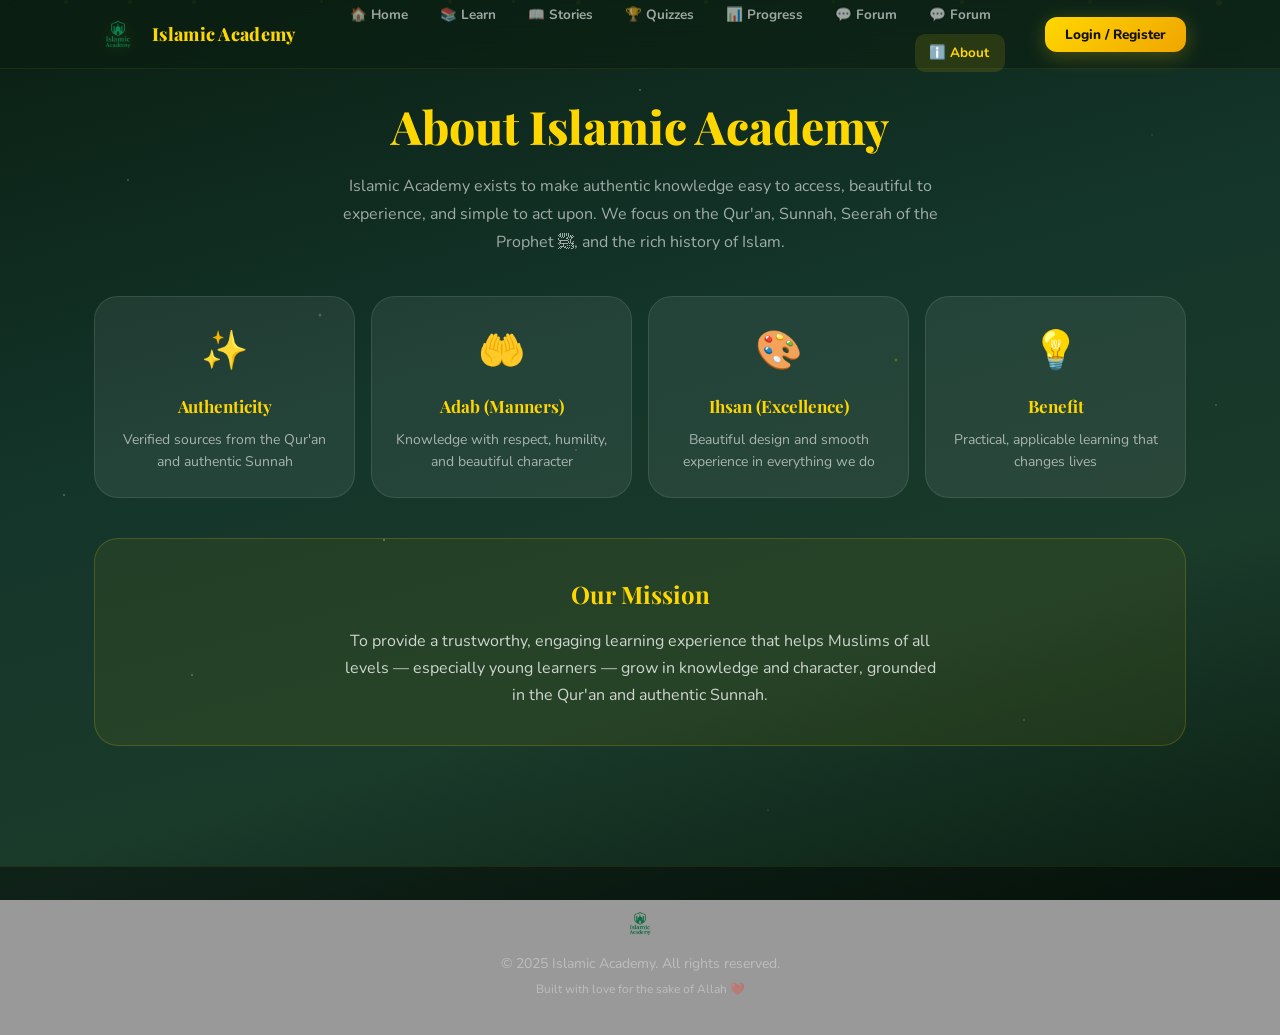
==== about.html @ 91d99494 "islamic web" ====
<!DOCTYPE html>
<html lang="en">
<head>
  <meta charset="UTF-8"/><meta name="viewport" content="width=device-width, initial-scale=1.0"/>
  <title>About – Islamic Academy</title>
  <link rel="stylesheet" href="css/style.css"/>
</head>
<body>
  <div class="particles"><div class="particle"></div><div class="particle"></div><div class="particle"></div><div class="particle"></div><div class="particle"></div><div class="particle"></div><div class="particle"></div><div class="particle"></div><div class="particle"></div><div class="particle"></div><div class="particle"></div><div class="particle"></div></div>

  <div class="navbar-wrap" id="navbar-wrap">
    <nav class="navbar">
      <a href="index.html" class="logo"><img src="assets/OFFICAL Logo.png" alt="Logo"/><span class="logo-text">Islamic Academy</span></a>
      <ul class="nav-links" id="nav-links">
        <li><a href="index.html">🏠 Home</a></li><li><a href="learn.html">📚 Learn</a></li><li><a href="stories.html">📖 Stories</a></li><li><a href="courses.html">🏆 Quizzes</a></li><li><a href="progress.html">📊 Progress</a></li><li><a href="forum.html">💬 Forum</a></li><li><a href="forum.html">💬 Forum</a><a href="about.html" class="active">ℹ️ About</a></li>
      </ul>
      <div style="display:flex;align-items:center;gap:10px;"><div id="auth-area"><button class="nav-auth-btn" onclick="openAuthModal('login')">Login / Register</button></div><button class="nav-toggle" id="nav-toggle" aria-label="Menu">☰</button></div>
    </nav>
    <div class="nav-mobile" id="nav-mobile"><a href="index.html">🏠 Home</a><a href="learn.html">📚 Learn</a><a href="stories.html">📖 Stories</a><a href="courses.html">🏆 Quizzes</a><a href="progress.html">📊 Progress</a><a href="forum.html">💬 Forum</a><a href="about.html" class="active">ℹ️ About</a></div>
  </div>

  <div class="page-content container">
    <h1 class="section-title reveal">About Islamic Academy</h1>
    <p class="section-sub reveal" style="max-width:650px;margin-left:auto;margin-right:auto;line-height:1.75;">
      Islamic Academy exists to make authentic knowledge easy to access, beautiful to experience, and simple to act upon. We focus on the Qur'an, Sunnah, Seerah of the Prophet ﷺ, and the rich history of Islam.
    </p>

    <div class="about-values-grid mt-4 reveal">
      <div class="about-value reveal reveal-delay-1"><div class="av-icon">✨</div><h3>Authenticity</h3><p>Verified sources from the Qur'an and authentic Sunnah</p></div>
      <div class="about-value reveal reveal-delay-2"><div class="av-icon">🤲</div><h3>Adab (Manners)</h3><p>Knowledge with respect, humility, and beautiful character</p></div>
      <div class="about-value reveal reveal-delay-3"><div class="av-icon">🎨</div><h3>Ihsan (Excellence)</h3><p>Beautiful design and smooth experience in everything we do</p></div>
      <div class="about-value reveal reveal-delay-4"><div class="av-icon">💡</div><h3>Benefit</h3><p>Practical, applicable learning that changes lives</p></div>
    </div>

    <div class="about-mission reveal">
      <h2>Our Mission</h2>
      <p>To provide a trustworthy, engaging learning experience that helps Muslims of all levels — especially young learners — grow in knowledge and character, grounded in the Qur'an and authentic Sunnah.</p>
    </div>
  </div>

  <footer><img src="assets/OFFICAL Logo.png" alt="Islamic Academy" class="footer-logo"/><p>&copy; 2025 Islamic Academy. All rights reserved.</p><p class="footer-love">Built with love for the sake of Allah ❤️</p></footer>
  <div class="modal-overlay" id="auth-modal"><div class="modal-box" id="auth-box"></div></div>
  <script src="js/script.js"></script>
</body>
</html>
---- css/style.css ----
/* ═══════════════════════════════════════════════
   ISLAMIC ACADEMY — Master Stylesheet
   Aesthetic: Lush night-garden Islamic — deep greens,
   warm gold, starfield accents, child-friendly warmth
   ═══════════════════════════════════════════════ */

@import url('https://fonts.googleapis.com/css2?family=Playfair+Display:wght@600;700;800&family=Nunito:wght@400;600;700;800;900&family=Amiri:wght@400;700&display=swap');

/* ── CSS Variables ── */
:root {
  --green-deep:    #0a1e12;
  --green-mid:     #14352a;
  --green-light:   #1e5c3a;
  --green-accent:  #2ecc71;
  --gold:          #ffd700;
  --gold-soft:     #ffec80;
  --gold-dark:     #c5a000;
  --glass:         rgba(255,255,255,0.07);
  --glass-border:  rgba(255,255,255,0.1);
  --glass-hover:   rgba(255,255,255,0.13);
  --text-main:     #ffffff;
  --text-muted:    rgba(255,255,255,0.6);
  --text-dim:      rgba(255,255,255,0.35);
  --danger:        #ff6b6b;
  --success:       #4caf50;
  --shadow-lg:     0 20px 60px rgba(0,0,0,0.4);
  --shadow-glow:   0 0 40px rgba(255,215,0,0.15);
  --radius-sm:     10px;
  --radius-md:     16px;
  --radius-lg:     24px;
  --radius-pill:   999px;
  --font-display:  'Playfair Display', Georgia, serif;
  --font-body:     'Nunito', 'Segoe UI', sans-serif;
  --font-arabic:   'Amiri', serif;
  --transition:    0.35s cubic-bezier(0.16, 1, 0.3, 1);
}

/* ── Reset & Base ── */
*, *::before, *::after { box-sizing: border-box; margin: 0; padding: 0; }

html { scroll-behavior: smooth; }

body {
  font-family: var(--font-body);
  color: var(--text-main);
  background: linear-gradient(165deg, var(--green-deep) 0%, var(--green-mid) 40%, #1a3a2a 70%, var(--green-deep) 100%);
  background-attachment: fixed;
  min-height: 100vh;
  overflow-x: hidden;
  line-height: 1.6;
}

a { color: var(--gold); text-decoration: none; transition: color var(--transition); }
a:hover { color: var(--gold-soft); }

img { max-width: 100%; height: auto; display: block; }

/* ── Scrollbar ── */
::-webkit-scrollbar { width: 8px; }
::-webkit-scrollbar-track { background: rgba(0,0,0,0.2); }
::-webkit-scrollbar-thumb { background: rgba(255,215,0,0.3); border-radius: var(--radius-pill); }

/* ── Star Field (CSS-only) ── */
body::before {
  content: '';
  position: fixed; inset: 0; z-index: 0; pointer-events: none;
  background-image:
    radial-gradient(1px 1px at 10% 20%, rgba(255,255,255,0.6), transparent),
    radial-gradient(1.5px 1.5px at 30% 60%, rgba(255,255,255,0.5), transparent),
    radial-gradient(1px 1px at 50% 10%, rgba(255,255,255,0.7), transparent),
    radial-gradient(2px 2px at 70% 40%, rgba(255,215,0,0.4), transparent),
    radial-gradient(1px 1px at 80% 80%, rgba(255,255,255,0.5), transparent),
    radial-gradient(1.5px 1.5px at 15% 75%, rgba(255,255,255,0.4), transparent),
    radial-gradient(1px 1px at 90% 15%, rgba(255,215,0,0.3), transparent),
    radial-gradient(1px 1px at 45% 50%, rgba(255,255,255,0.5), transparent),
    radial-gradient(2px 2px at 25% 35%, rgba(255,255,255,0.3), transparent),
    radial-gradient(1px 1px at 60% 90%, rgba(255,215,0,0.3), transparent),
    radial-gradient(1.5px 1.5px at 5% 55%, rgba(255,255,255,0.4), transparent),
    radial-gradient(1px 1px at 95% 45%, rgba(255,255,255,0.5), transparent);
  animation: twinkle 8s ease-in-out infinite alternate;
}

@keyframes twinkle {
  0% { opacity: 0.5; }
  50% { opacity: 1; }
  100% { opacity: 0.6; }
}

/* ── Floating Particles ── */
.particles {
  position: fixed; inset: 0; pointer-events: none; z-index: 0; overflow: hidden;
}
.particle {
  position: absolute;
  width: 4px; height: 4px;
  border-radius: 50%;
  background: rgba(255,215,0,0.25);
  animation: floatUp linear infinite;
}
.particle:nth-child(1)  { left:5%;  animation-duration:22s; animation-delay:0s; }
.particle:nth-child(2)  { left:15%; animation-duration:28s; animation-delay:3s; }
.particle:nth-child(3)  { left:25%; animation-duration:18s; animation-delay:6s; width:3px;height:3px; }
.particle:nth-child(4)  { left:35%; animation-duration:25s; animation-delay:1s; }
.particle:nth-child(5)  { left:45%; animation-duration:20s; animation-delay:8s; width:5px;height:5px; }
.particle:nth-child(6)  { left:55%; animation-duration:30s; animation-delay:2s; }
.particle:nth-child(7)  { left:65%; animation-duration:19s; animation-delay:5s; width:3px;height:3px; }
.particle:nth-child(8)  { left:75%; animation-duration:24s; animation-delay:4s; }
.particle:nth-child(9)  { left:85%; animation-duration:26s; animation-delay:7s; }
.particle:nth-child(10) { left:95%; animation-duration:21s; animation-delay:9s; width:6px;height:6px; }
.particle:nth-child(11) { left:10%; animation-duration:27s; animation-delay:11s; }
.particle:nth-child(12) { left:40%; animation-duration:23s; animation-delay:13s; width:3px;height:3px; }

@keyframes floatUp {
  0%   { bottom: -20px; opacity: 0; transform: translateX(0) rotate(0); }
  10%  { opacity: 1; }
  90%  { opacity: 1; }
  100% { bottom: 110vh; opacity: 0; transform: translateX(30px) rotate(360deg); }
}

/* ── Scroll Reveal ── */
.reveal {
  opacity: 0;
  transform: translateY(40px);
  transition: opacity 0.8s var(--transition), transform 0.8s var(--transition);
}
.reveal.visible {
  opacity: 1;
  transform: translateY(0);
}
.reveal-delay-1 { transition-delay: 0.1s; }
.reveal-delay-2 { transition-delay: 0.2s; }
.reveal-delay-3 { transition-delay: 0.3s; }
.reveal-delay-4 { transition-delay: 0.4s; }
.reveal-delay-5 { transition-delay: 0.5s; }

/* ── Utility ── */
.container { max-width: 1140px; margin: 0 auto; padding: 0 24px; }
.text-center { text-align: center; }
.text-gold { color: var(--gold); }
.mt-1 { margin-top: 8px; }  .mt-2 { margin-top: 16px; } .mt-3 { margin-top: 24px; }
.mt-4 { margin-top: 40px; } .mt-5 { margin-top: 60px; }
.mb-1 { margin-bottom: 8px; }  .mb-2 { margin-bottom: 16px; } .mb-3 { margin-bottom: 24px; }

.section-title {
  font-family: var(--font-display);
  font-size: clamp(28px, 4.5vw, 46px);
  font-weight: 800;
  color: var(--gold);
  text-align: center;
  margin-bottom: 8px;
}
.section-sub {
  text-align: center;
  color: var(--text-muted);
  font-size: 16px;
  margin-bottom: 40px;
}

/* ══════════════ NAVBAR ══════════════ */
.navbar-wrap {
  position: fixed; top: 0; left: 0; right: 0; z-index: 1000;
  transition: background var(--transition), box-shadow var(--transition);
  background: rgba(10,30,18,0.6);
  backdrop-filter: blur(18px);
  -webkit-backdrop-filter: blur(18px);
  border-bottom: 1px solid rgba(255,215,0,0.08);
}
.navbar-wrap.scrolled {
  background: rgba(10,30,18,0.95);
  box-shadow: 0 4px 30px rgba(0,0,0,0.3);
}
.navbar {
  max-width: 1140px; margin: 0 auto;
  display: flex; align-items: center; justify-content: space-between;
  padding: 0 24px; height: 68px;
}

/* Logo */
.logo { display: flex; align-items: center; gap: 10px; }
.logo img {
  height: 48px; width: auto;
  filter: brightness(1.8) drop-shadow(0 2px 8px rgba(255,215,0,0.15));
  transition: transform var(--transition);
}
.logo:hover img { transform: scale(1.05); }
.logo-text {
  font-family: var(--font-display); font-weight: 800; font-size: 18px;
  color: var(--gold); letter-spacing: 0.3px; display: none;
}
@media (min-width:600px) { .logo-text { display: block; } }

/* Nav links */
.nav-links {
  list-style: none; display: flex; gap: 4px;
}
.nav-links a {
  display: flex; align-items: center; gap: 5px;
  padding: 8px 14px; border-radius: var(--radius-sm);
  color: var(--text-muted); font-weight: 700; font-size: 13.5px;
  text-decoration: none;
  transition: all var(--transition);
}
.nav-links a:hover,
.nav-links a.active {
  color: var(--gold);
  background: rgba(255,215,0,0.12);
}

/* Auth button */
.nav-auth-btn {
  background: linear-gradient(135deg, var(--gold), #f0a500);
  border: none; border-radius: 12px; padding: 8px 20px;
  color: #111; font-weight: 800; font-size: 13.5px;
  cursor: pointer; font-family: var(--font-body);
  box-shadow: 0 4px 20px rgba(255,215,0,0.25);
  transition: all var(--transition);
}
.nav-auth-btn:hover { transform: translateY(-1px); box-shadow: 0 6px 25px rgba(255,215,0,0.35); }

/* User badge */
.user-badge {
  display: flex; align-items: center; gap: 10px;
}
.user-avatar {
  width: 36px; height: 36px; border-radius: 50%;
  background: linear-gradient(135deg, var(--gold), #f0a500);
  display: grid; place-items: center;
  font-weight: 900; color: #111; font-size: 15px;
}
.logout-btn {
  background: rgba(255,100,100,0.12); border: 1px solid rgba(255,100,100,0.25);
  border-radius: var(--radius-sm); padding: 6px 14px;
  color: #ff8a8a; font-size: 12px; font-weight: 700;
  cursor: pointer; font-family: var(--font-body);
  transition: all var(--transition);
}
.logout-btn:hover { background: rgba(255,100,100,0.2); }

/* Mobile toggle */
.nav-toggle {
  display: none; font-size: 26px; background: none; border: none;
  color: var(--gold); cursor: pointer;
}
.nav-mobile {
  display: none; flex-direction: column; gap: 4px;
  padding: 16px 24px;
  background: rgba(10,30,18,0.98);
  border-top: 1px solid rgba(255,215,0,0.08);
}
.nav-mobile.show { display: flex; }

@media (max-width: 860px) {
  .nav-links { display: none; }
  .nav-toggle { display: block; }
}

/* ══════════════ HERO ══════════════ */
.hero {
  position: relative; z-index: 1;
  min-height: 100vh;
  display: flex; flex-direction: column; align-items: center; justify-content: center;
  text-align: center;
  padding: 120px 24px 60px;
}

.hero-logo {
  width: clamp(100px, 18vw, 160px);
  margin-bottom: 24px;
  filter: brightness(2) drop-shadow(0 8px 30px rgba(255,215,0,0.25));
  animation: gentleFloat 4s ease-in-out infinite;
}

@keyframes gentleFloat {
  0%, 100% { transform: translateY(0); }
  50% { transform: translateY(-14px); }
}

.hero h1 {
  font-family: var(--font-display);
  font-size: clamp(36px, 6.5vw, 68px);
  font-weight: 800; line-height: 1.12;
  margin-bottom: 18px;
  text-shadow: 0 4px 30px rgba(0,0,0,0.3);
}
.hero h1 .gold-grad {
  background: linear-gradient(135deg, var(--gold), var(--gold-soft), #f0a500);
  -webkit-background-clip: text; -webkit-text-fill-color: transparent;
  background-clip: text;
}
.hero-sub {
  font-size: clamp(16px, 2.5vw, 20px);
  color: rgba(255,255,255,0.78);
  max-width: 600px; margin: 0 auto 36px;
  line-height: 1.75;
}

.hero-btns { display: flex; gap: 14px; justify-content: center; flex-wrap: wrap; }

.btn-primary {
  display: inline-flex; align-items: center; gap: 8px;
  background: linear-gradient(135deg, var(--gold), #f0a500);
  border: none; border-radius: var(--radius-md); padding: 16px 36px;
  color: #111; font-weight: 800; font-size: 17px;
  cursor: pointer; font-family: var(--font-body);
  box-shadow: 0 8px 40px rgba(255,215,0,0.3);
  transition: all var(--transition); text-decoration: none;
  letter-spacing: 0.3px;
}
.btn-primary:hover { transform: translateY(-2px) scale(1.03); box-shadow: 0 12px 50px rgba(255,215,0,0.4); color: #111; }

.btn-outline {
  display: inline-flex; align-items: center; gap: 8px;
  background: rgba(255,255,255,0.08); border: 2px solid rgba(255,215,0,0.35);
  border-radius: var(--radius-md); padding: 14px 32px;
  color: var(--gold); font-weight: 700; font-size: 16px;
  cursor: pointer; font-family: var(--font-body);
  transition: all var(--transition); text-decoration: none;
  backdrop-filter: blur(6px);
}
.btn-outline:hover { background: rgba(255,215,0,0.12); border-color: var(--gold); color: var(--gold); }

/* ══════════════ HADITH OF THE DAY ══════════════ */
.hadith-section {
  position: relative; z-index: 1;
  max-width: 820px; margin: 0 auto 60px; padding: 0 24px;
}
.hadith-card {
  background: rgba(255,215,0,0.06);
  border: 1px solid rgba(255,215,0,0.18);
  border-radius: var(--radius-lg);
  padding: 36px 30px; text-align: center;
  position: relative; overflow: hidden;
  backdrop-filter: blur(12px);
}
.hadith-card::before {
  content: '☪';
  position: absolute; top: -20px; right: -20px;
  font-size: 100px; opacity: 0.04;
  transform: rotate(15deg); pointer-events: none;
}
.hadith-label {
  font-size: 11px; font-weight: 800; letter-spacing: 3px;
  color: var(--gold); text-transform: uppercase; margin-bottom: 14px;
}
.hadith-text {
  font-size: clamp(16px, 2.2vw, 19px);
  line-height: 1.85; font-style: italic;
  color: rgba(255,255,255,0.88); margin-bottom: 16px;
}
.hadith-source { color: rgba(255,215,0,0.7); font-size: 14px; }
.hadith-source strong { color: var(--gold); }

/* ══════════════ VIDEO SHOWCASE ══════════════ */
.video-grid {
  display: grid; grid-template-columns: repeat(auto-fit, minmax(300px, 1fr));
  gap: 24px;
}
.video-card {
  border-radius: var(--radius-lg); overflow: hidden;
  background: var(--glass); border: 1px solid var(--glass-border);
  transition: all var(--transition);
}
.video-card:hover {
  transform: translateY(-5px);
  box-shadow: var(--shadow-lg);
  border-color: rgba(255,215,0,0.2);
}
.video-embed {
  position: relative; padding-top: 56.25%; background: #000;
}
.video-embed iframe {
  position: absolute; top: 0; left: 0; width: 100%; height: 100%; border: none;
}
.video-info { padding: 16px 20px; }
.video-info h4 { color: var(--gold); margin-bottom: 4px; font-size: 16px; }
.video-info p { color: var(--text-muted); font-size: 13px; margin: 0; }

/* ══════════════ FEATURES / CATEGORY CARDS ══════════════ */
.features-grid {
  display: grid; grid-template-columns: repeat(auto-fit, minmax(280px, 1fr));
  gap: 20px;
}
.feature-card {
  background: var(--glass); border: 1px solid var(--glass-border);
  border-radius: var(--radius-lg); padding: 28px 24px;
  cursor: pointer; transition: all var(--transition);
  text-decoration: none; color: var(--text-main); display: block;
}
.feature-card:hover {
  transform: translateY(-6px);
  border-color: rgba(255,215,0,0.25);
  box-shadow: 0 20px 50px rgba(0,0,0,0.3);
  background: var(--glass-hover);
  color: var(--text-main);
}
.feature-icon { font-size: 42px; margin-bottom: 14px; }
.feature-card h3 {
  color: var(--gold); font-family: var(--font-display);
  font-size: 18px; margin-bottom: 8px;
}
.feature-card p { color: var(--text-muted); font-size: 14px; line-height: 1.6; }

/* ══════════════ GLASS CARD (reusable) ══════════════ */
.glass-card {
  background: var(--glass); border: 1px solid var(--glass-border);
  border-radius: var(--radius-lg); padding: 28px;
  backdrop-filter: blur(12px);
}

/* ══════════════ LEARN PAGE ══════════════ */
.learn-tabs {
  display: flex; gap: 8px; justify-content: center; flex-wrap: wrap; margin-bottom: 36px;
}
.learn-tab {
  background: var(--glass); border: 2px solid var(--glass-border);
  border-radius: 14px; padding: 12px 24px;
  color: var(--text-muted); font-weight: 700; font-size: 15px;
  cursor: pointer; font-family: var(--font-body);
  transition: all var(--transition);
  display: flex; align-items: center; gap: 8px;
}
.learn-tab:hover { border-color: rgba(255,215,0,0.3); color: var(--gold); }
.learn-tab.active {
  background: rgba(255,215,0,0.15);
  border-color: rgba(255,215,0,0.4);
  color: var(--gold);
}
.learn-tab .tab-icon { font-size: 20px; }
.learn-panel { display: none; }
.learn-panel.active { display: block; animation: fadeSlideIn 0.4s ease; }

/* Surah cards */
.surah-grid {
  display: grid; grid-template-columns: repeat(auto-fill, minmax(280px, 1fr)); gap: 16px;
}
.surah-card {
  background: var(--glass); border: 1px solid var(--glass-border);
  border-radius: 18px; padding: 22px; cursor: pointer;
  transition: all var(--transition); position: relative; overflow: hidden;
}
.surah-card:hover {
  transform: translateY(-4px) scale(1.01);
  box-shadow: var(--shadow-lg);
}
.surah-card.done {
  background: rgba(76,175,80,0.1);
  border-color: rgba(76,175,80,0.3);
}
.surah-card .done-badge {
  position: absolute; top: 12px; right: 12px; font-size: 22px;
}
.surah-num { font-size: 11px; font-weight: 800; color: rgba(255,215,0,0.6); letter-spacing: 2px; }
.surah-card h3 {
  color: #fff; margin: 6px 0 8px; font-size: 20px;
  font-family: var(--font-display);
}
.surah-card .surah-meta { color: var(--text-muted); font-size: 13px; }

/* Hadith study */
.hadith-study-card {
  max-width: 700px; margin: 0 auto;
  background: var(--glass); border: 1px solid var(--glass-border);
  border-radius: var(--radius-lg); padding: 36px 28px;
  text-align: center; position: relative; overflow: hidden;
}
.hadith-nav-dots {
  display: flex; flex-wrap: wrap; gap: 6px; justify-content: center; margin-top: 20px;
}
.hadith-dot {
  width: 32px; height: 32px; border-radius: 8px;
  border: none; cursor: pointer; font-size: 12px; font-weight: 800;
  font-family: var(--font-body); transition: all var(--transition);
  background: rgba(255,255,255,0.06); color: var(--text-dim);
}
.hadith-dot.current { background: rgba(255,215,0,0.25); color: var(--gold); }
.hadith-dot.studied { background: rgba(76,175,80,0.25); color: var(--success); }

/* ══════════════ STORIES ══════════════ */
.story-grid {
  display: grid; grid-template-columns: repeat(auto-fill, minmax(300px, 1fr)); gap: 20px;
}
.story-card {
  background: var(--glass); border: 1px solid var(--glass-border);
  border-radius: var(--radius-lg); padding: 28px 24px; cursor: pointer;
  transition: all var(--transition);
}
.story-card:hover {
  transform: translateY(-6px) scale(1.01);
  border-color: rgba(255,215,0,0.25);
  box-shadow: 0 20px 50px rgba(0,0,0,0.3);
}
.story-icon { font-size: 46px; margin-bottom: 14px; }
.story-card h3 {
  color: var(--gold); font-family: var(--font-display);
  font-size: 18px; margin-bottom: 8px;
}
.story-card p { color: var(--text-muted); font-size: 14px; line-height: 1.6; }

/* ══════════════ QUIZZES ══════════════ */
.quiz-grid {
  display: grid; grid-template-columns: repeat(auto-fill, minmax(260px, 1fr)); gap: 20px;
}
.quiz-card {
  background: var(--glass); border: 1px solid var(--glass-border);
  border-radius: var(--radius-lg); padding: 28px 24px;
  text-align: center; cursor: pointer; transition: all var(--transition);
}
.quiz-card:hover {
  transform: translateY(-6px);
  border-color: rgba(255,215,0,0.25);
  box-shadow: 0 20px 50px rgba(0,0,0,0.3);
}
.quiz-card-icon { font-size: 46px; margin-bottom: 14px; }
.quiz-card h3 { color: var(--gold); font-family: var(--font-display); margin-bottom: 6px; }
.quiz-card .quiz-count { color: var(--text-muted); font-size: 14px; margin-bottom: 12px; }
.quiz-best {
  display: inline-block; background: rgba(76,175,80,0.15);
  border-radius: var(--radius-pill); padding: 4px 14px;
  font-size: 13px; font-weight: 700; color: var(--success);
}

/* Quiz Runner */
.quiz-runner { max-width: 650px; margin: 0 auto; }
.quiz-progress-bar {
  height: 8px; border-radius: var(--radius-pill);
  background: rgba(255,255,255,0.08); overflow: hidden; margin-bottom: 24px;
}
.quiz-progress-fill {
  height: 100%; border-radius: var(--radius-pill);
  background: linear-gradient(90deg, var(--gold), #f0a500);
  transition: width 0.4s ease;
}
.quiz-question-card {
  background: var(--glass); border: 1px solid var(--glass-border);
  border-radius: var(--radius-lg); padding: 28px 24px;
}
.quiz-q-text { color: #fff; font-size: 20px; margin-bottom: 20px; line-height: 1.5; font-weight: 700; }
.quiz-options { display: grid; gap: 10px; }
.quiz-option {
  background: rgba(255,255,255,0.05); border: 1px solid rgba(255,255,255,0.1);
  border-radius: 14px; padding: 14px 18px; text-align: left;
  color: rgba(255,255,255,0.8); font-weight: 600; font-size: 15px;
  cursor: pointer; font-family: var(--font-body);
  transition: all var(--transition);
}
.quiz-option:hover { transform: translateY(-1px); border-color: rgba(255,215,0,0.3); }
.quiz-option.selected { border: 2px solid var(--gold); background: rgba(255,215,0,0.12); color: var(--gold); }
.quiz-option.correct { border: 2px solid var(--success); background: rgba(76,175,80,0.15); color: var(--success); }
.quiz-option.wrong { border: 2px solid var(--danger); background: rgba(255,107,107,0.12); color: var(--danger); }

.quiz-result-card {
  text-align: center; padding: 40px 24px;
}
.quiz-result-icon { font-size: 80px; animation: bounceIn 0.6s ease; }
.quiz-result-pct { font-size: 48px; font-weight: 900; color: #fff; margin: 16px 0; }

/* ══════════════ PROGRESS ══════════════ */
.progress-level {
  text-align: center; padding: 32px;
  background: rgba(255,215,0,0.06); border: 1px solid rgba(255,215,0,0.18);
  border-radius: var(--radius-lg); margin-bottom: 36px;
}
.progress-level-icon { font-size: 56px; margin-bottom: 8px; }
.progress-level h2 { color: var(--gold); font-family: var(--font-display); margin-bottom: 4px; }
.progress-level p { color: var(--text-muted); font-size: 14px; }

.progress-list { display: grid; gap: 16px; }
.progress-item {
  background: var(--glass); border: 1px solid var(--glass-border);
  border-radius: 18px; padding: 20px 24px;
}
.progress-item-head {
  display: flex; align-items: center; justify-content: space-between; margin-bottom: 10px;
}
.progress-item-label { display: flex; align-items: center; gap: 10px; font-weight: 700; }
.progress-item-label .pi-icon { font-size: 24px; }
.progress-item-value { font-weight: 800; font-size: 16px; }
.progress-bar-bg {
  height: 10px; border-radius: var(--radius-pill);
  background: rgba(255,255,255,0.06); overflow: hidden;
}
.progress-bar-fill {
  height: 100%; border-radius: var(--radius-pill);
  transition: width 1s cubic-bezier(0.16, 1, 0.3, 1);
}

/* ══════════════ ABOUT ══════════════ */
.about-values-grid {
  display: grid; grid-template-columns: repeat(auto-fit, minmax(220px, 1fr)); gap: 16px;
}
.about-value {
  background: var(--glass); border: 1px solid var(--glass-border);
  border-radius: var(--radius-lg); padding: 24px 20px; text-align: center;
  transition: all var(--transition);
}
.about-value:hover { transform: translateY(-4px); box-shadow: var(--shadow-lg); }
.about-value .av-icon { font-size: 38px; margin-bottom: 12px; }
.about-value h3 { color: var(--gold); font-family: var(--font-display); margin-bottom: 8px; font-size: 17px; }
.about-value p { color: var(--text-muted); font-size: 14px; line-height: 1.6; }

.about-mission {
  background: rgba(255,215,0,0.06); border: 1px solid rgba(255,215,0,0.18);
  border-radius: var(--radius-lg); padding: 36px; text-align: center;
  margin-top: 40px;
}
.about-mission h2 { color: var(--gold); font-family: var(--font-display); margin-bottom: 14px; }
.about-mission p {
  color: rgba(255,255,255,0.78); max-width: 600px;
  margin: 0 auto; font-size: 16px; line-height: 1.7;
}

/* ══════════════ MODAL (Auth / Surah viewer / Story) ══════════════ */
.modal-overlay {
  display: none; position: fixed; inset: 0; z-index: 9999;
  background: rgba(0,0,0,0.7); backdrop-filter: blur(10px);
  align-items: center; justify-content: center; padding: 20px;
}
.modal-overlay.show { display: flex; animation: fadeIn 0.3s ease; }
.modal-box {
  background: linear-gradient(145deg, #1a3a2a, #0d2818);
  border-radius: var(--radius-lg); padding: 36px 32px;
  width: min(480px, 95vw); max-height: 88vh; overflow-y: auto;
  border: 1px solid rgba(255,215,0,0.18);
  box-shadow: 0 30px 80px rgba(0,0,0,0.5), var(--shadow-glow);
  animation: slideUp 0.4s ease;
}
.modal-close {
  float: right; background: none; border: none; color: rgba(255,255,255,0.5);
  font-size: 24px; cursor: pointer; transition: color 0.2s;
}
.modal-close:hover { color: #fff; }

/* Arabic text in modals */
.arabic-display {
  direction: rtl; text-align: center;
  font-family: var(--font-arabic); font-size: clamp(20px, 3vw, 30px);
  line-height: 2.2; color: #fff; padding: 24px;
  background: rgba(255,255,255,0.04); border-radius: var(--radius-md);
  margin-bottom: 20px;
}
.meaning-box {
  background: rgba(255,215,0,0.06); border-radius: 14px; padding: 18px 20px;
  margin-bottom: 20px;
}
.meaning-label { font-size: 11px; font-weight: 800; letter-spacing: 2px; color: var(--gold); margin-bottom: 8px; }
.meaning-text { color: rgba(255,255,255,0.85); line-height: 1.7; font-size: 15px; }

/* ══════════════ AUTH FORM ══════════════ */
.auth-tabs {
  display: flex; border-radius: 12px; overflow: hidden; margin-bottom: 24px;
  border: 1px solid rgba(255,215,0,0.25);
}
.auth-tab {
  flex: 1; padding: 12px 0; border: none; cursor: pointer;
  font-family: var(--font-body); font-size: 15px; font-weight: 700;
  background: transparent; color: var(--text-muted);
  transition: all 0.3s;
}
.auth-tab.active { background: rgba(255,215,0,0.15); color: var(--gold); }

.form-field { margin-bottom: 14px; }
.form-field label {
  display: block; font-size: 12px; font-weight: 700;
  color: var(--text-muted); margin-bottom: 5px;
}
.form-field input {
  width: 100%; padding: 12px 16px; border-radius: 12px;
  border: 1px solid rgba(255,255,255,0.12);
  background: rgba(255,255,255,0.07); color: #fff;
  font-size: 15px; font-family: var(--font-body); outline: none;
  transition: border-color 0.3s;
}
.form-field input:focus { border-color: rgba(255,215,0,0.45); }

.form-error { color: var(--danger); font-size: 14px; text-align: center; margin: 8px 0; }

.verify-code-display {
  background: rgba(255,215,0,0.12); border-radius: var(--radius-md);
  padding: 18px 24px; font-size: 32px; font-weight: 900;
  letter-spacing: 8px; color: var(--gold); font-family: monospace;
  margin: 12px 0 20px; text-align: center;
  border: 2px dashed rgba(255,215,0,0.25);
}

.btn-full {
  width: 100%; padding: 14px; border: none; border-radius: 14px;
  background: linear-gradient(135deg, var(--gold), #f0a500);
  color: #111; font-weight: 800; font-size: 16px;
  cursor: pointer; font-family: var(--font-body);
  box-shadow: 0 6px 30px rgba(255,215,0,0.25);
  transition: all var(--transition); margin-top: 12px;
}
.btn-full:hover { transform: translateY(-1px); }
.btn-full.secondary {
  background: rgba(255,255,255,0.08); color: #fff;
  border: 1px solid rgba(255,255,255,0.15);
  box-shadow: none;
}
.btn-full.success { background: linear-gradient(135deg, #4caf50, #2e7d32); color: #fff; }
.btn-full.danger-soft { background: rgba(255,100,100,0.12); border: 1px solid rgba(255,100,100,0.25); color: #ff8a8a; box-shadow:none; }

/* ══════════════ FOOTER ══════════════ */
footer {
  position: relative; z-index: 1;
  background: rgba(0,0,0,0.4); border-top: 1px solid rgba(255,215,0,0.08);
  padding: 36px 24px; text-align: center; margin-top: 60px;
}
footer .footer-logo { height: 40px; margin: 0 auto 10px; filter: brightness(1.5); }
footer p { color: var(--text-dim); font-size: 14px; }
footer .footer-love { font-size: 12px; margin-top: 4px; }

/* ══════════════ ANIMATIONS ══════════════ */
@keyframes fadeIn      { from { opacity: 0; } to { opacity: 1; } }
@keyframes slideUp     { from { opacity: 0; transform: translateY(30px); } to { opacity: 1; transform: translateY(0); } }
@keyframes bounceIn    { 0% { transform: scale(0); } 60% { transform: scale(1.15); } 100% { transform: scale(1); } }
@keyframes fadeSlideIn { from { opacity: 0; transform: translateY(24px); } to { opacity: 1; transform: translateY(0); } }
@keyframes shakeX {
  0%,100% { transform: translateX(0); }
  20% { transform: translateX(-10px); }
  40% { transform: translateX(10px); }
  60% { transform: translateX(-6px); }
  80% { transform: translateX(6px); }
}

/* ══════════════ PAGE CONTENT SPACING ══════════════ */
.page-content {
  position: relative; z-index: 1;
  padding-top: 90px; padding-bottom: 60px;
  min-height: 80vh;
}

/* ══════════════ STORY MODAL LESSON BOX ══════════════ */
.lesson-box {
  background: rgba(255,215,0,0.08); border-radius: 14px;
  padding: 16px 20px; margin: 16px 0;
}
.lesson-box .lb-label { font-size: 12px; font-weight: 800; letter-spacing: 2px; color: var(--gold); margin-bottom: 6px; }
.lesson-box p { color: rgba(255,255,255,0.9); font-weight: 700; font-size: 16px; }

/* ══════════════ NAV BTN SHARED STYLE ══════════════ */
.btn-nav {
  background: rgba(255,255,255,0.08); border: 1px solid rgba(255,255,255,0.15);
  border-radius: 12px; padding: 10px 20px; color: #fff;
  font-weight: 600; font-size: 14px; cursor: pointer;
  font-family: var(--font-body); transition: all var(--transition);
}
.btn-nav:hover { background: rgba(255,255,255,0.14); }
.btn-nav:disabled { opacity: 0.3; cursor: default; }

/* ══════════════ RESPONSIVE TWEAKS ══════════════ */
@media (max-width: 600px) {
  .hero h1 { font-size: clamp(28px, 8vw, 40px); }
  .features-grid { grid-template-columns: 1fr; }
  .video-grid { grid-template-columns: 1fr; }
  .quiz-grid { grid-template-columns: 1fr; }
  .surah-grid { grid-template-columns: 1fr; }
  .story-grid { grid-template-columns: 1fr; }
  .about-values-grid { grid-template-columns: 1fr; }
}
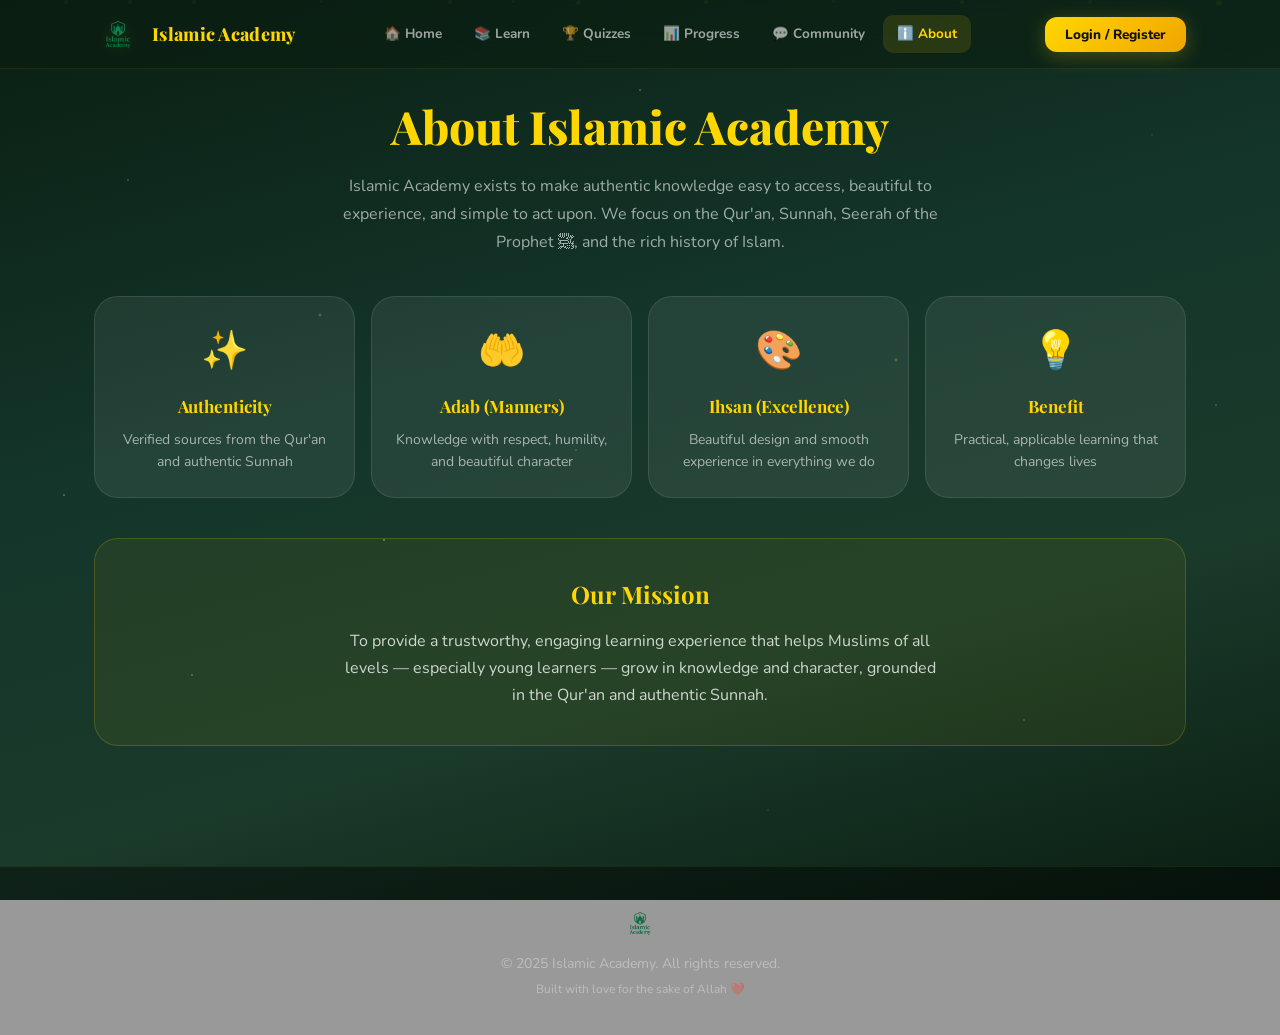
==== commit 36834f13: "islamic web" ====
--- a/about.html
+++ b/about.html
@@ -8,15 +8,36 @@
 <body>
   <div class="particles"><div class="particle"></div><div class="particle"></div><div class="particle"></div><div class="particle"></div><div class="particle"></div><div class="particle"></div><div class="particle"></div><div class="particle"></div><div class="particle"></div><div class="particle"></div><div class="particle"></div><div class="particle"></div></div>
 
-  <div class="navbar-wrap" id="navbar-wrap">
+    <div class="navbar-wrap" id="navbar-wrap">
     <nav class="navbar">
-      <a href="index.html" class="logo"><img src="assets/OFFICAL Logo.png" alt="Logo"/><span class="logo-text">Islamic Academy</span></a>
+      <a href="index.html" class="logo">
+        <img src="assets/OFFICAL Logo.png" alt="Islamic Academy Logo"/>
+        <span class="logo-text">Islamic Academy</span>
+      </a>
       <ul class="nav-links" id="nav-links">
-        <li><a href="index.html">🏠 Home</a></li><li><a href="learn.html">📚 Learn</a></li><li><a href="stories.html">📖 Stories</a></li><li><a href="courses.html">🏆 Quizzes</a></li><li><a href="progress.html">📊 Progress</a></li><li><a href="forum.html">💬 Forum</a></li><li><a href="forum.html">💬 Forum</a><a href="about.html" class="active">ℹ️ About</a></li>
+        <li><a href="index.html">🏠 Home</a></li>
+        <li><a href="learn.html">📚 Learn</a></li>
+        <li><a href="courses.html">🏆 Quizzes</a></li>
+        <li><a href="progress.html">📊 Progress</a></li>
+        <li><a href="community.html">💬 Community</a></li>
+        <li><a href="about.html">ℹ️ About</a></li>
       </ul>
-      <div style="display:flex;align-items:center;gap:10px;"><div id="auth-area"><button class="nav-auth-btn" onclick="openAuthModal('login')">Login / Register</button></div><button class="nav-toggle" id="nav-toggle" aria-label="Menu">☰</button></div>
+      <div style="display:flex;align-items:center;gap:10px;">
+        <div id="user-points-display" style="display:none;" class="nav-points"></div>
+        <div id="auth-area">
+          <button class="nav-auth-btn" onclick="openAuthModal('login')">Login / Register</button>
+        </div>
+        <button class="nav-toggle" id="nav-toggle" aria-label="Menu">☰</button>
+      </div>
     </nav>
-    <div class="nav-mobile" id="nav-mobile"><a href="index.html">🏠 Home</a><a href="learn.html">📚 Learn</a><a href="stories.html">📖 Stories</a><a href="courses.html">🏆 Quizzes</a><a href="progress.html">📊 Progress</a><a href="forum.html">💬 Forum</a><a href="about.html" class="active">ℹ️ About</a></div>
+    <div class="nav-mobile" id="nav-mobile">
+      <a href="index.html">🏠 Home</a>
+      <a href="learn.html">📚 Learn</a>
+      <a href="courses.html">🏆 Quizzes</a>
+      <a href="progress.html">📊 Progress</a>
+      <a href="community.html">💬 Community</a>
+      <a href="about.html">ℹ️ About</a>
+    </div>
   </div>
 
   <div class="page-content container">
--- a/css/style.css
+++ b/css/style.css
@@ -199,6 +199,7 @@
   color: var(--text-muted); font-weight: 700; font-size: 13.5px;
   text-decoration: none;
   transition: all var(--transition);
+  white-space: nowrap;
 }
 .nav-links a:hover,
 .nav-links a.active {
@@ -757,3 +758,9 @@
   .story-grid { grid-template-columns: 1fr; }
   .about-values-grid { grid-template-columns: 1fr; }
 }
+
+/* ══════ Community page panels ══════ */
+.comm-panel { animation: fadeSlideIn 0.4s ease; }
+@media (max-width: 600px) {
+  #cpanel-feedback > div { grid-template-columns: 1fr !important; }
+}
